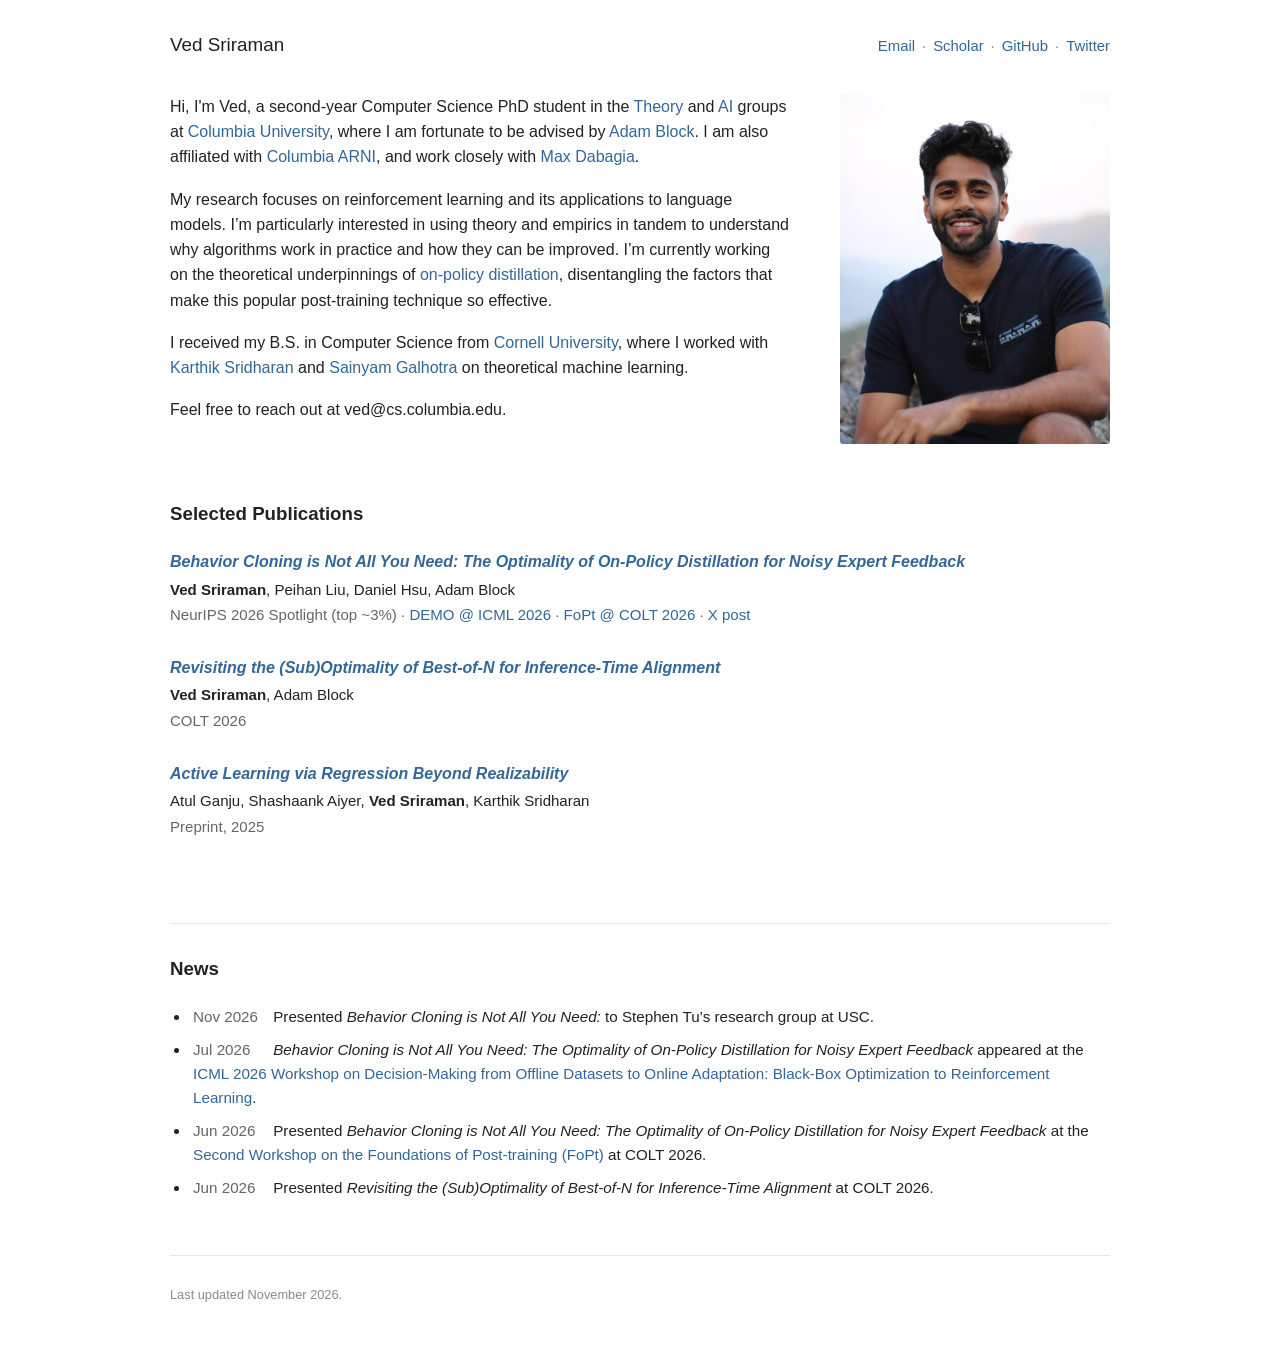
==== index.html @ 5f3f8680 "Shorten paper title in USC news item" ====
<!doctype html>
<html lang="en">
<head>
  <meta charset="utf-8" />
  <meta name="viewport" content="width=device-width, initial-scale=1" />
  <title>Ved Sriraman</title>
  <meta name="description" content="Ved Sriraman is a Computer Science PhD student at Columbia University working on reinforcement learning, language models, on-policy distillation, and theoretical machine learning." />
  <meta name="robots" content="index, follow" />
  <link rel="canonical" href="https://sriramanved.github.io/" />

  <meta property="og:type" content="website" />
  <meta property="og:title" content="Ved Sriraman" />
  <meta property="og:description" content="Research on reinforcement learning, language models, on-policy distillation, and theoretical machine learning." />
  <meta property="og:url" content="https://sriramanved.github.io/" />
  <meta property="og:image" content="https://sriramanved.github.io/assets/profile.jpg" />

  <meta name="twitter:card" content="summary" />
  <meta name="twitter:title" content="Ved Sriraman" />
  <meta name="twitter:description" content="Research on reinforcement learning, language models, on-policy distillation, and theoretical machine learning." />
  <meta name="twitter:image" content="https://sriramanved.github.io/assets/profile.jpg" />

  <script type="application/ld+json">
  {
    "@context": "https://schema.org",
    "@type": "Person",
    "name": "Ved Sriraman",
    "url": "https://sriramanved.github.io/",
    "image": "https://sriramanved.github.io/assets/profile.jpg",
    "jobTitle": "Computer Science PhD Student",
    "affiliation": {
      "@type": "CollegeOrUniversity",
      "name": "Columbia University"
    },
    "alumniOf": {
      "@type": "CollegeOrUniversity",
      "name": "Cornell University"
    },
    "sameAs": [
      "https://scholar.google.com/citations?user=sefNb6cAAAAJ&hl=en&oi=ao",
      "https://github.com/sriramanved",
      "https://x.com/vedsriraman"
    ],
    "knowsAbout": [
      "reinforcement learning",
      "language models",
      "on-policy distillation",
      "theoretical machine learning"
    ]
  }
  </script>

  <link rel="stylesheet" href="styles.css" />
</head>
<body>
  <main class="page">
    <header class="site-header">
      <a class="site-name" href="/">Ved Sriraman</a>
      <nav class="links" aria-label="Profile links">
        <a href="mailto:ved@cs.columbia.edu">Email</a><span>·</span>
        <a href="https://scholar.google.com/citations?user=sefNb6cAAAAJ&hl=en&oi=ao">Scholar</a><span>·</span>
        <a href="https://github.com/sriramanved">GitHub</a><span>·</span>
        <a href="https://x.com/vedsriraman">Twitter</a>
      </nav>
    </header>
    <section class="hero">
      <div class="bio">
        <p>Hi, I'm Ved, a second-year Computer Science PhD student in the <a href="https://theory.cs.columbia.edu/">Theory</a> and <a href="https://cail.columbia.edu/">AI</a> groups at <a href="https://www.columbia.edu/">Columbia University</a>, where I am fortunate to be advised by <a href="https://abblock.github.io/">Adam Block</a>. I am also affiliated with <a href="https://arni-institute.org/">Columbia ARNI</a>, and work closely with <a href="https://dabagia.org/">Max Dabagia</a>.</p>
        <p>My research focuses on reinforcement learning and its applications to language models. I’m particularly interested in using theory and empirics in tandem to understand why algorithms work in practice and how they can be improved. I’m currently working on the theoretical underpinnings of <a href="https://arxiv.org/abs/2606.30923">on-policy distillation</a>, disentangling the factors that make this popular post-training technique so effective.</p>
        <p>I received my B.S. in Computer Science from <a href="https://www.cornell.edu/">Cornell University</a>, where I worked with <a href="https://www.cs.cornell.edu/~sridharan/">Karthik Sridharan</a> and <a href="https://sainyamgalhotra.com/">Sainyam Galhotra</a> on theoretical machine learning.</p>
        <p>Feel free to reach out at ved@cs.columbia.edu.</p>
      </div>
      <div class="portrait-wrap"><img class="portrait" src="assets/profile.jpg" alt="Ved Sriraman" /></div>
    </section>
    <section class="section">
      <h2>Selected Publications</h2>
      <article class="paper"><h3><a href="https://arxiv.org/abs/2606.30923"><strong><em>Behavior Cloning is Not All You Need: The Optimality of On-Policy Distillation for Noisy Expert Feedback</em></strong></a></h3><p class="authors"><strong>Ved Sriraman</strong>, Peihan Liu, Daniel Hsu, Adam Block</p><p class="venue">NeurIPS 2026 Spotlight (top ~3%) · <a href="https://icml.cc/virtual/2026/workshop/54062">DEMO @ ICML 2026</a> · <a href="https://fopt-workshop.github.io/">FoPt @ COLT 2026</a> · <a href="https://x.com/adam_block66985/status/2072336805958123733">X post</a></p></article>
      <article class="paper"><h3><a href="https://proceedings.mlr.press/v336/sriraman26a.html"><strong><em>Revisiting the (Sub)Optimality of Best-of-N for Inference-Time Alignment</em></strong></a></h3><p class="authors"><strong>Ved Sriraman</strong>, Adam Block</p><p class="venue">COLT 2026</p></article>
      <article class="paper"><h3><a href="https://arxiv.org/abs/2506.00316"><strong><em>Active Learning via Regression Beyond Realizability</em></strong></a></h3><p class="authors">Atul Ganju, Shashaank Aiyer, <strong>Ved Sriraman</strong>, Karthik Sridharan</p><p class="venue">Preprint, 2025</p></article>
    </section>
    <section class="section news-section">
      <h2>News</h2>
      <ul class="news">
        <li><span class="date">Nov 2026</span> Presented <em>Behavior Cloning is Not All You Need:</em> to Stephen Tu’s research group at USC.</li>
        <li><span class="date">Jul 2026</span> <em>Behavior Cloning is Not All You Need: The Optimality of On-Policy Distillation for Noisy Expert Feedback</em> appeared at the <a href="https://icml.cc/virtual/2026/workshop/54062">ICML 2026 Workshop on Decision-Making from Offline Datasets to Online Adaptation: Black-Box Optimization to Reinforcement Learning</a>.</li>
        <li><span class="date">Jun 2026</span> Presented <em>Behavior Cloning is Not All You Need: The Optimality of On-Policy Distillation for Noisy Expert Feedback</em> at the <a href="https://fopt-workshop.github.io/">Second Workshop on the Foundations of Post-training (FoPt)</a> at COLT 2026.</li>
        <li><span class="date">Jun 2026</span> Presented <em>Revisiting the (Sub)Optimality of Best-of-N for Inference-Time Alignment</em> at COLT 2026.</li>
      </ul>
    </section>
    <footer><p>Last updated November 2026.</p></footer>
  </main>
</body>
</html>
---- styles.css ----
:root { --bg:#fff; --text:#222; --muted:#666; --faint:#8a8a8a; --rule:#e7e7e7; --link:#336699; --max-width:940px; }
* { box-sizing:border-box; }
body { margin:0; background:var(--bg); color:var(--text); font-family:-apple-system, BlinkMacSystemFont, "Segoe UI", Roboto, Helvetica, Arial, sans-serif; font-size:16px; line-height:1.58; -webkit-font-smoothing:antialiased; }
a { color:var(--link); text-decoration:none; }
a:hover { text-decoration:underline; text-underline-offset:3px; }
.page { width:min(calc(100% - 44px), var(--max-width)); margin:0 auto; padding:30px 0 36px; }
.site-header { display:flex; align-items:baseline; justify-content:space-between; gap:24px; margin-bottom:34px; }
.site-name { color:var(--text); font-size:1.18rem; font-weight:500; }
.site-name:hover { text-decoration:none; color:var(--link); }
.links { display:flex; flex-wrap:wrap; gap:7px; font-size:.93rem; }
.links span,.paper-links span { color:var(--faint); }
.hero { display:grid; grid-template-columns:minmax(0,1fr) 270px; gap:48px; align-items:start; }
.bio p { margin:0 0 17px; }
.portrait-wrap { width:270px; }
.portrait { display:block; width:270px; height:350px; object-fit:cover; object-position:center; border-radius:3px; }
.section { margin-top:55px; }
h2 { margin:0 0 22px; font-size:1.17rem; font-weight:600; }
.paper { padding:0 0 27px; }
.paper h3 { margin:0 0 4px; font-size:1rem; font-weight:400; line-height:1.45; }
.paper h3 em { font-style:italic; }
.paper h3 strong { font-weight:700; }
.paper .authors,.paper .venue,.paper .paper-links { margin:0 0 2px; font-size:.94rem; }
.paper .venue { color:var(--muted); }
.paper .paper-links { margin-top:3px; }
.news-section { padding-top:30px; border-top:1px solid var(--rule); }
.news { margin:0; padding-left:20px; font-size:.95rem; }
.news li { margin-bottom:9px; padding-left:3px; }
.date { display:inline-block; min-width:76px; color:var(--muted); font-variant-numeric:tabular-nums; }
footer { margin-top:55px; padding-top:16px; border-top:1px solid var(--rule); color:var(--faint); font-size:.8rem; }
@media (max-width:720px) { .page { width:min(calc(100% - 30px),var(--max-width)); padding-top:24px; } .site-header { align-items:flex-start; flex-direction:column; gap:7px; margin-bottom:28px; } .hero { grid-template-columns:1fr; gap:24px; } .portrait-wrap { grid-row:1; width:190px; } .portrait { width:190px; height:245px; } .section { margin-top:44px; } .date { min-width:72px; } }
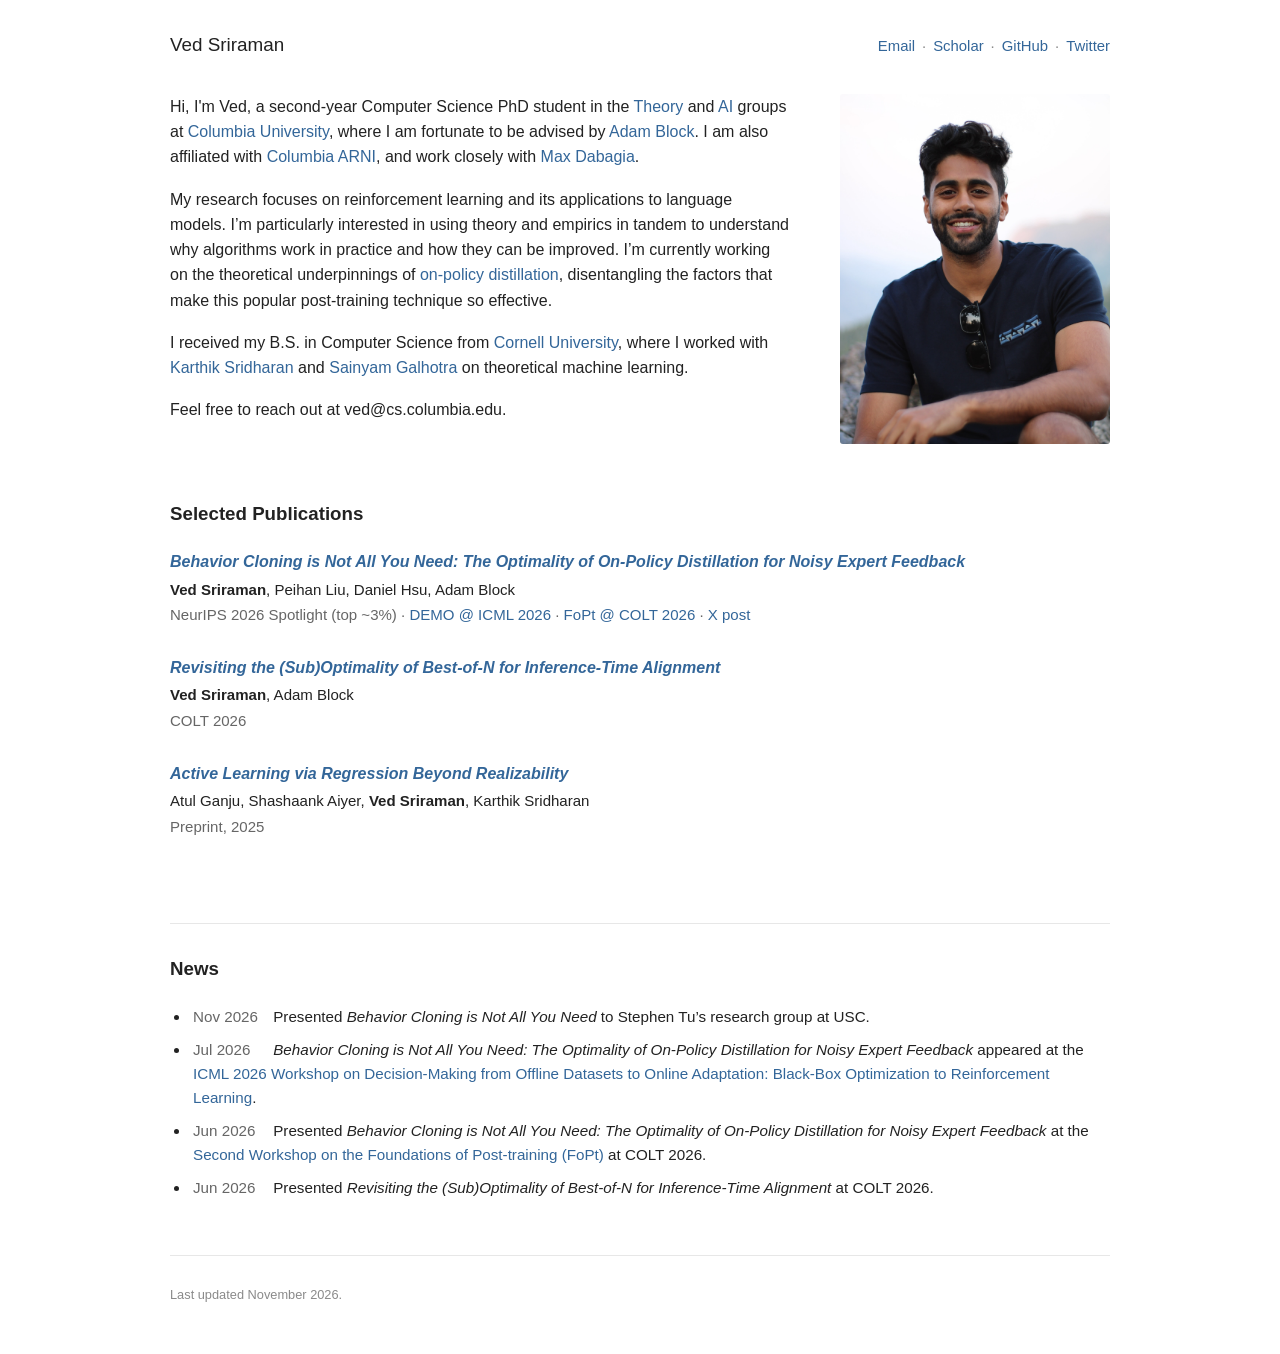
==== commit 4a993766: "Remove trailing colon from USC news title" ====
--- a/index.html
+++ b/index.html
@@ -80,7 +80,7 @@
     <section class="section news-section">
       <h2>News</h2>
       <ul class="news">
-        <li><span class="date">Nov 2026</span> Presented <em>Behavior Cloning is Not All You Need:</em> to Stephen Tu’s research group at USC.</li>
+        <li><span class="date">Nov 2026</span> Presented <em>Behavior Cloning is Not All You Need</em> to Stephen Tu’s research group at USC.</li>
         <li><span class="date">Jul 2026</span> <em>Behavior Cloning is Not All You Need: The Optimality of On-Policy Distillation for Noisy Expert Feedback</em> appeared at the <a href="https://icml.cc/virtual/2026/workshop/54062">ICML 2026 Workshop on Decision-Making from Offline Datasets to Online Adaptation: Black-Box Optimization to Reinforcement Learning</a>.</li>
         <li><span class="date">Jun 2026</span> Presented <em>Behavior Cloning is Not All You Need: The Optimality of On-Policy Distillation for Noisy Expert Feedback</em> at the <a href="https://fopt-workshop.github.io/">Second Workshop on the Foundations of Post-training (FoPt)</a> at COLT 2026.</li>
         <li><span class="date">Jun 2026</span> Presented <em>Revisiting the (Sub)Optimality of Best-of-N for Inference-Time Alignment</em> at COLT 2026.</li>
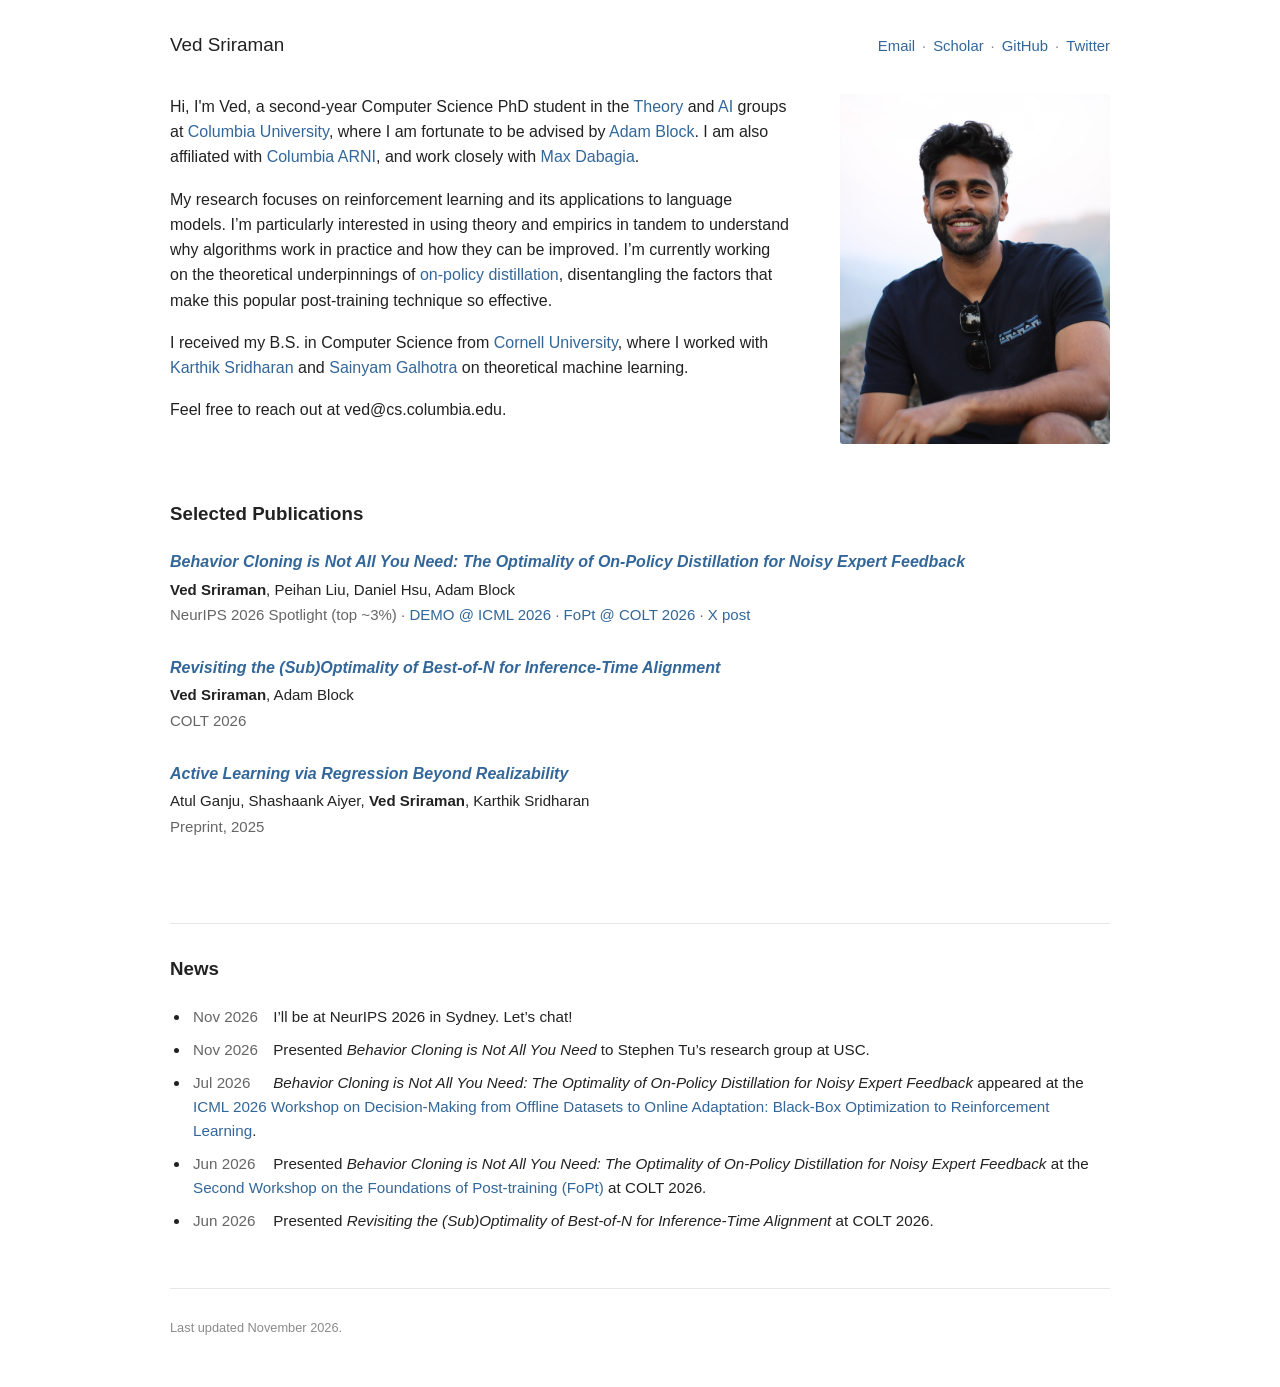
==== commit d0896765: "Add NeurIPS Sydney attendance to news" ====
--- a/index.html
+++ b/index.html
@@ -80,6 +80,7 @@
     <section class="section news-section">
       <h2>News</h2>
       <ul class="news">
+        <li><span class="date">Nov 2026</span> I’ll be at NeurIPS 2026 in Sydney. Let’s chat!</li>
         <li><span class="date">Nov 2026</span> Presented <em>Behavior Cloning is Not All You Need</em> to Stephen Tu’s research group at USC.</li>
         <li><span class="date">Jul 2026</span> <em>Behavior Cloning is Not All You Need: The Optimality of On-Policy Distillation for Noisy Expert Feedback</em> appeared at the <a href="https://icml.cc/virtual/2026/workshop/54062">ICML 2026 Workshop on Decision-Making from Offline Datasets to Online Adaptation: Black-Box Optimization to Reinforcement Learning</a>.</li>
         <li><span class="date">Jun 2026</span> Presented <em>Behavior Cloning is Not All You Need: The Optimality of On-Policy Distillation for Noisy Expert Feedback</em> at the <a href="https://fopt-workshop.github.io/">Second Workshop on the Foundations of Post-training (FoPt)</a> at COLT 2026.</li>
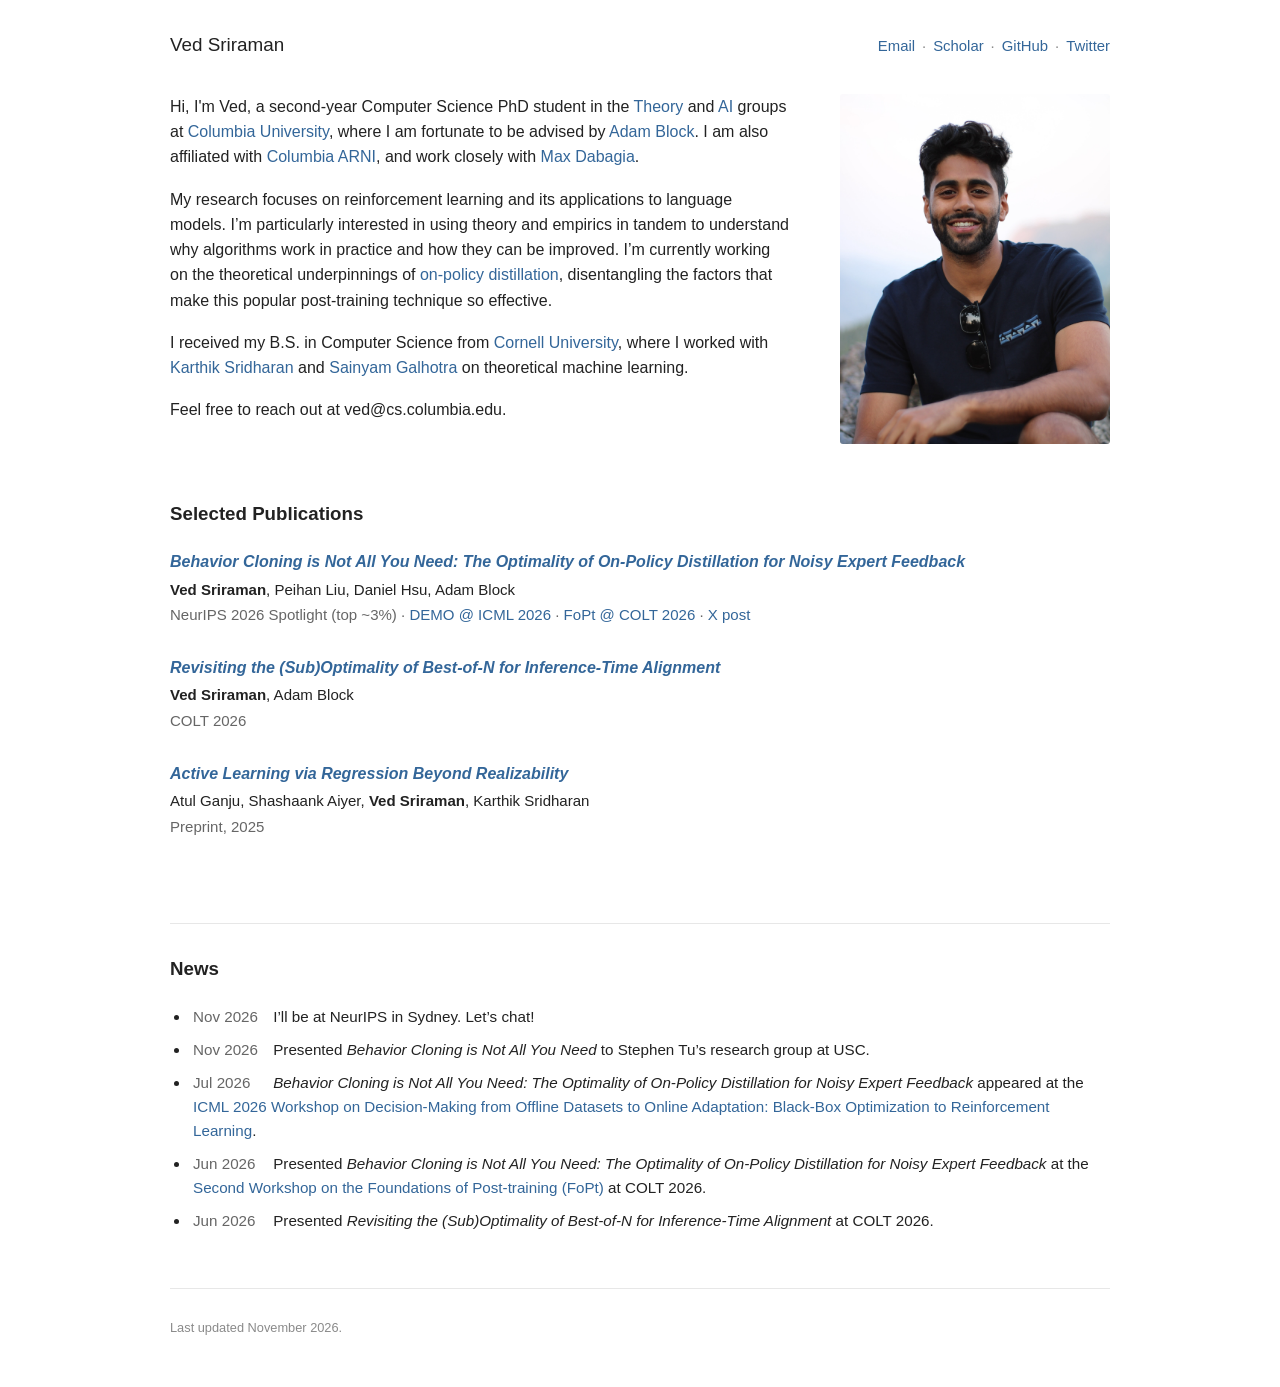
==== commit b741a646: "Simplify NeurIPS attendance news item" ====
--- a/index.html
+++ b/index.html
@@ -80,7 +80,7 @@
     <section class="section news-section">
       <h2>News</h2>
       <ul class="news">
-        <li><span class="date">Nov 2026</span> I’ll be at NeurIPS 2026 in Sydney. Let’s chat!</li>
+        <li><span class="date">Nov 2026</span> I’ll be at NeurIPS in Sydney. Let’s chat!</li>
         <li><span class="date">Nov 2026</span> Presented <em>Behavior Cloning is Not All You Need</em> to Stephen Tu’s research group at USC.</li>
         <li><span class="date">Jul 2026</span> <em>Behavior Cloning is Not All You Need: The Optimality of On-Policy Distillation for Noisy Expert Feedback</em> appeared at the <a href="https://icml.cc/virtual/2026/workshop/54062">ICML 2026 Workshop on Decision-Making from Offline Datasets to Online Adaptation: Black-Box Optimization to Reinforcement Learning</a>.</li>
         <li><span class="date">Jun 2026</span> Presented <em>Behavior Cloning is Not All You Need: The Optimality of On-Policy Distillation for Noisy Expert Feedback</em> at the <a href="https://fopt-workshop.github.io/">Second Workshop on the Foundations of Post-training (FoPt)</a> at COLT 2026.</li>
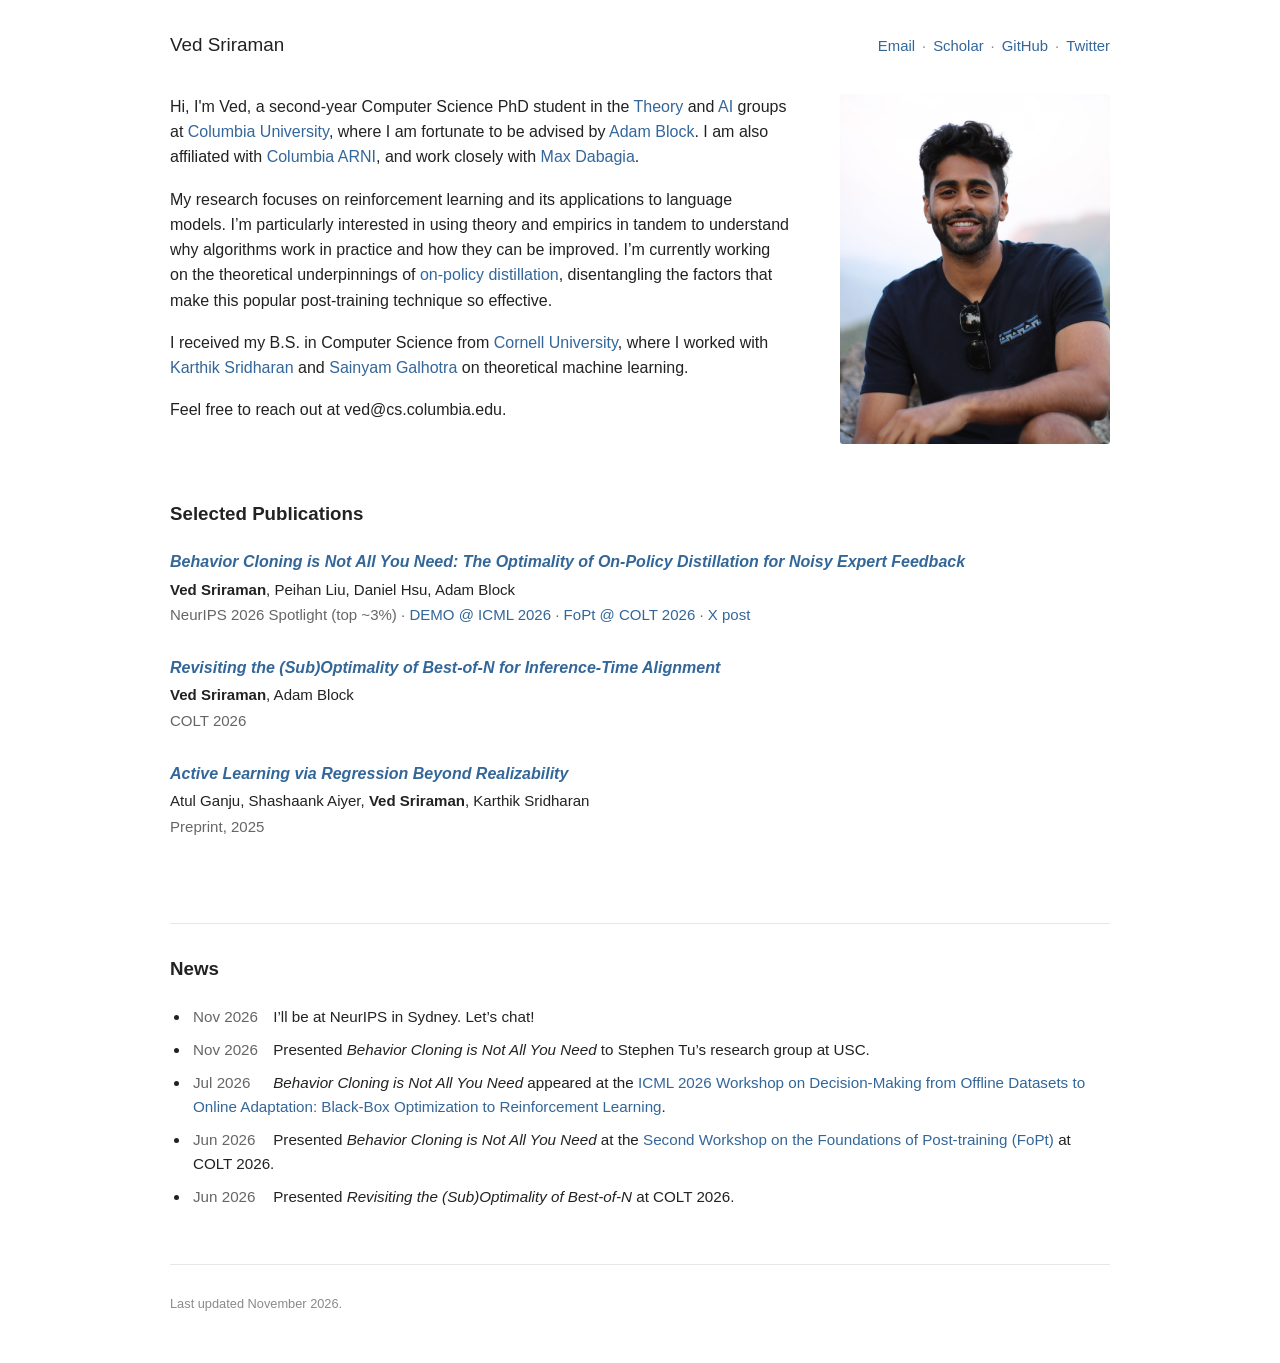
==== commit 79be2760: "Shorten paper titles in news entries" ====
--- a/index.html
+++ b/index.html
@@ -82,9 +82,9 @@
       <ul class="news">
         <li><span class="date">Nov 2026</span> I’ll be at NeurIPS in Sydney. Let’s chat!</li>
         <li><span class="date">Nov 2026</span> Presented <em>Behavior Cloning is Not All You Need</em> to Stephen Tu’s research group at USC.</li>
-        <li><span class="date">Jul 2026</span> <em>Behavior Cloning is Not All You Need: The Optimality of On-Policy Distillation for Noisy Expert Feedback</em> appeared at the <a href="https://icml.cc/virtual/2026/workshop/54062">ICML 2026 Workshop on Decision-Making from Offline Datasets to Online Adaptation: Black-Box Optimization to Reinforcement Learning</a>.</li>
-        <li><span class="date">Jun 2026</span> Presented <em>Behavior Cloning is Not All You Need: The Optimality of On-Policy Distillation for Noisy Expert Feedback</em> at the <a href="https://fopt-workshop.github.io/">Second Workshop on the Foundations of Post-training (FoPt)</a> at COLT 2026.</li>
-        <li><span class="date">Jun 2026</span> Presented <em>Revisiting the (Sub)Optimality of Best-of-N for Inference-Time Alignment</em> at COLT 2026.</li>
+        <li><span class="date">Jul 2026</span> <em>Behavior Cloning is Not All You Need</em> appeared at the <a href="https://icml.cc/virtual/2026/workshop/54062">ICML 2026 Workshop on Decision-Making from Offline Datasets to Online Adaptation: Black-Box Optimization to Reinforcement Learning</a>.</li>
+        <li><span class="date">Jun 2026</span> Presented <em>Behavior Cloning is Not All You Need</em> at the <a href="https://fopt-workshop.github.io/">Second Workshop on the Foundations of Post-training (FoPt)</a> at COLT 2026.</li>
+        <li><span class="date">Jun 2026</span> Presented <em>Revisiting the (Sub)Optimality of Best-of-N</em> at COLT 2026.</li>
       </ul>
     </section>
     <footer><p>Last updated November 2026.</p></footer>
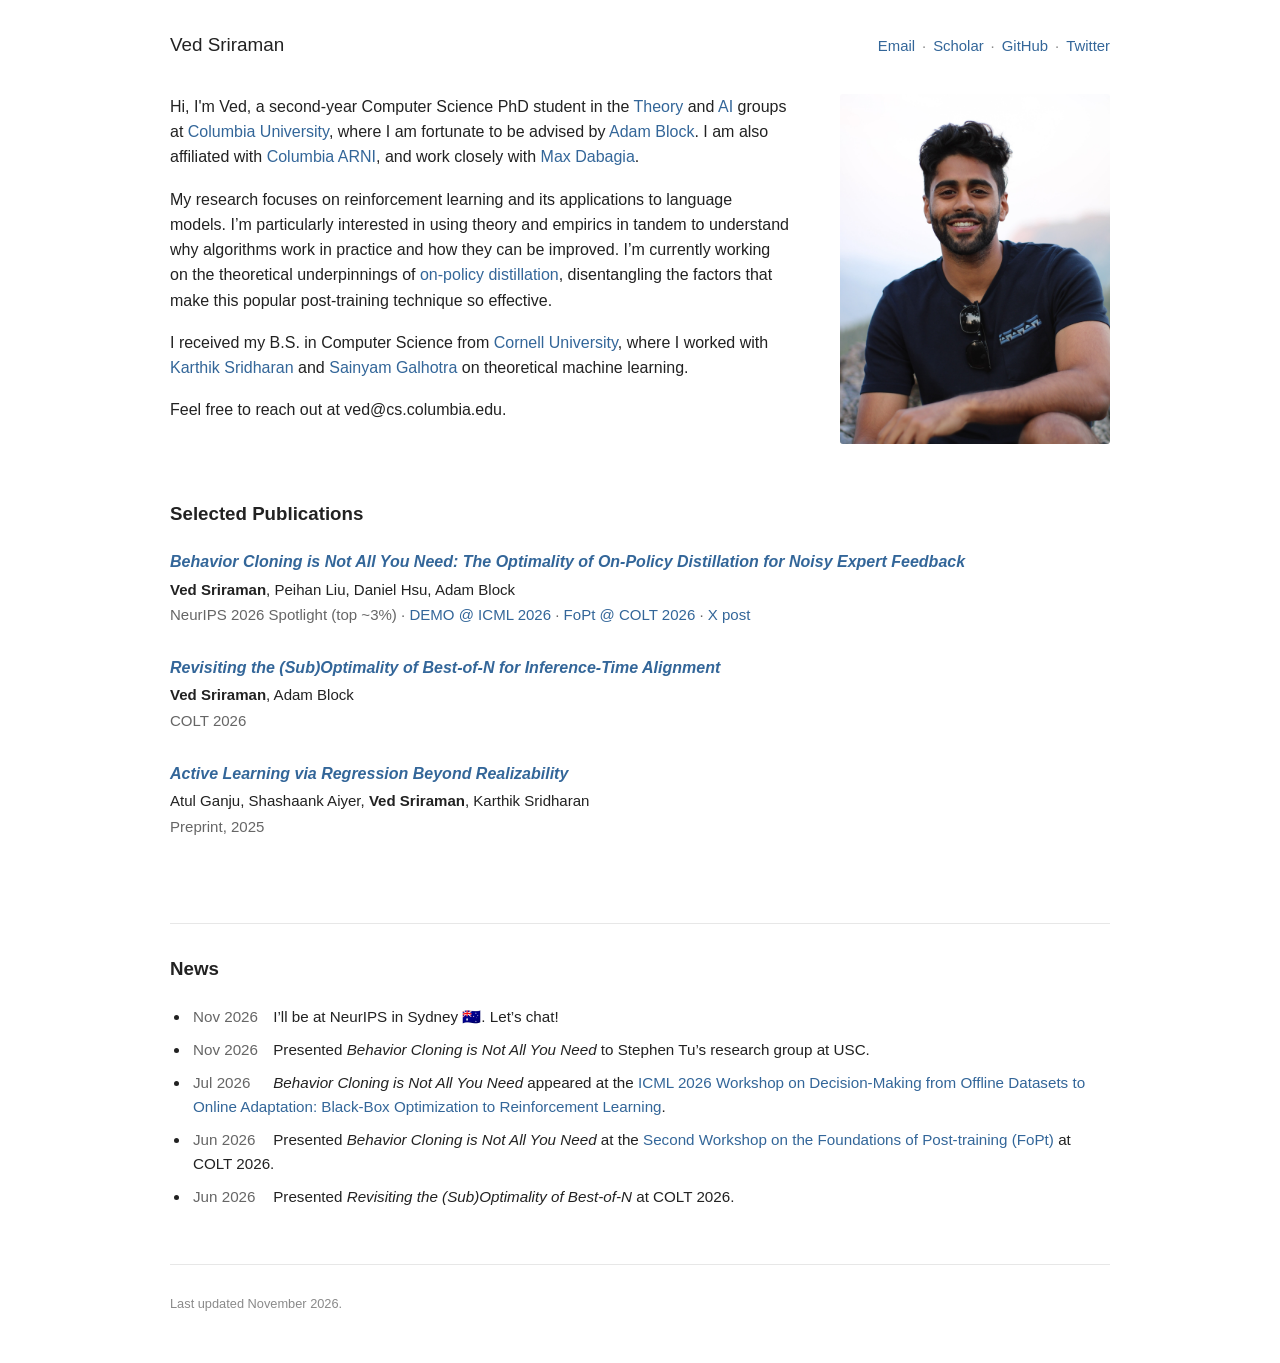
==== commit 641fc605: "Add Australian flag to NeurIPS news item" ====
--- a/index.html
+++ b/index.html
@@ -80,7 +80,7 @@
     <section class="section news-section">
       <h2>News</h2>
       <ul class="news">
-        <li><span class="date">Nov 2026</span> I’ll be at NeurIPS in Sydney. Let’s chat!</li>
+        <li><span class="date">Nov 2026</span> I’ll be at NeurIPS in Sydney 🇦🇺. Let’s chat!</li>
         <li><span class="date">Nov 2026</span> Presented <em>Behavior Cloning is Not All You Need</em> to Stephen Tu’s research group at USC.</li>
         <li><span class="date">Jul 2026</span> <em>Behavior Cloning is Not All You Need</em> appeared at the <a href="https://icml.cc/virtual/2026/workshop/54062">ICML 2026 Workshop on Decision-Making from Offline Datasets to Online Adaptation: Black-Box Optimization to Reinforcement Learning</a>.</li>
         <li><span class="date">Jun 2026</span> Presented <em>Behavior Cloning is Not All You Need</em> at the <a href="https://fopt-workshop.github.io/">Second Workshop on the Foundations of Post-training (FoPt)</a> at COLT 2026.</li>
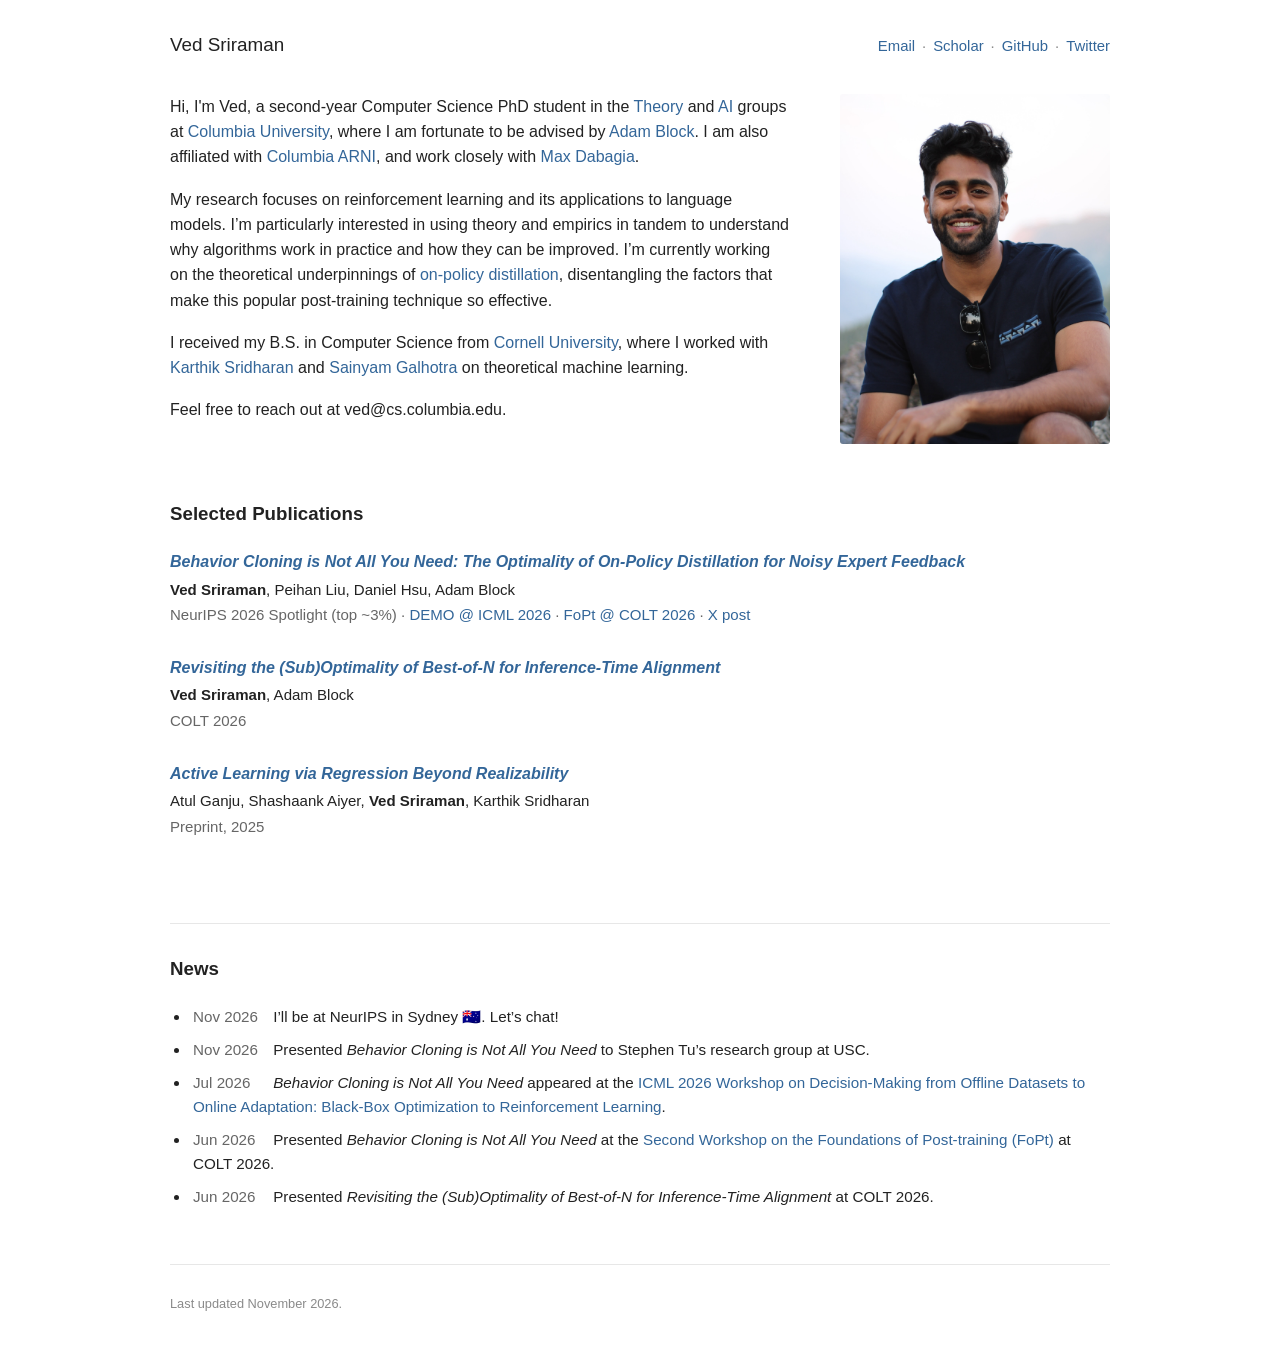
==== commit 153f562b: "Restore full Best-of-N title in news" ====
--- a/index.html
+++ b/index.html
@@ -84,7 +84,7 @@
         <li><span class="date">Nov 2026</span> Presented <em>Behavior Cloning is Not All You Need</em> to Stephen Tu’s research group at USC.</li>
         <li><span class="date">Jul 2026</span> <em>Behavior Cloning is Not All You Need</em> appeared at the <a href="https://icml.cc/virtual/2026/workshop/54062">ICML 2026 Workshop on Decision-Making from Offline Datasets to Online Adaptation: Black-Box Optimization to Reinforcement Learning</a>.</li>
         <li><span class="date">Jun 2026</span> Presented <em>Behavior Cloning is Not All You Need</em> at the <a href="https://fopt-workshop.github.io/">Second Workshop on the Foundations of Post-training (FoPt)</a> at COLT 2026.</li>
-        <li><span class="date">Jun 2026</span> Presented <em>Revisiting the (Sub)Optimality of Best-of-N</em> at COLT 2026.</li>
+        <li><span class="date">Jun 2026</span> Presented <em>Revisiting the (Sub)Optimality of Best-of-N for Inference-Time Alignment</em> at COLT 2026.</li>
       </ul>
     </section>
     <footer><p>Last updated November 2026.</p></footer>
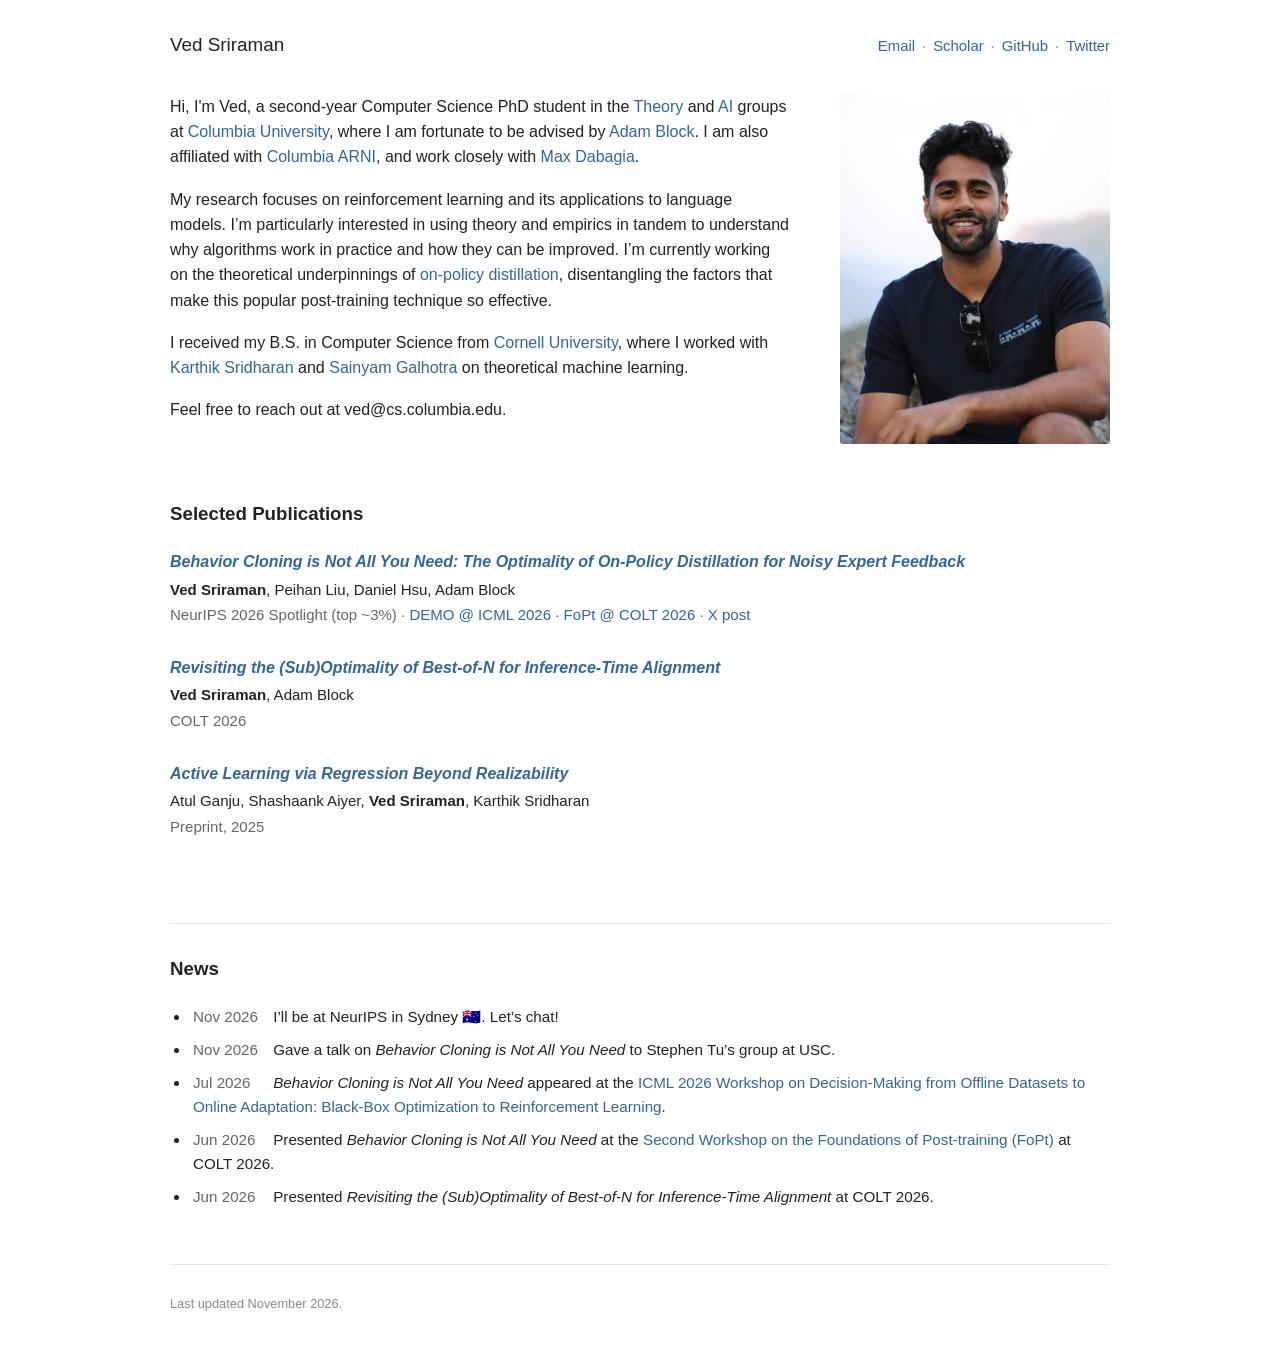
==== commit afcc573e: "Revise USC talk news wording" ====
--- a/index.html
+++ b/index.html
@@ -81,7 +81,7 @@
       <h2>News</h2>
       <ul class="news">
         <li><span class="date">Nov 2026</span> I’ll be at NeurIPS in Sydney 🇦🇺. Let’s chat!</li>
-        <li><span class="date">Nov 2026</span> Presented <em>Behavior Cloning is Not All You Need</em> to Stephen Tu’s research group at USC.</li>
+        <li><span class="date">Nov 2026</span> Gave a talk on <em>Behavior Cloning is Not All You Need</em> to Stephen Tu’s group at USC.</li>
         <li><span class="date">Jul 2026</span> <em>Behavior Cloning is Not All You Need</em> appeared at the <a href="https://icml.cc/virtual/2026/workshop/54062">ICML 2026 Workshop on Decision-Making from Offline Datasets to Online Adaptation: Black-Box Optimization to Reinforcement Learning</a>.</li>
         <li><span class="date">Jun 2026</span> Presented <em>Behavior Cloning is Not All You Need</em> at the <a href="https://fopt-workshop.github.io/">Second Workshop on the Foundations of Post-training (FoPt)</a> at COLT 2026.</li>
         <li><span class="date">Jun 2026</span> Presented <em>Revisiting the (Sub)Optimality of Best-of-N for Inference-Time Alignment</em> at COLT 2026.</li>
